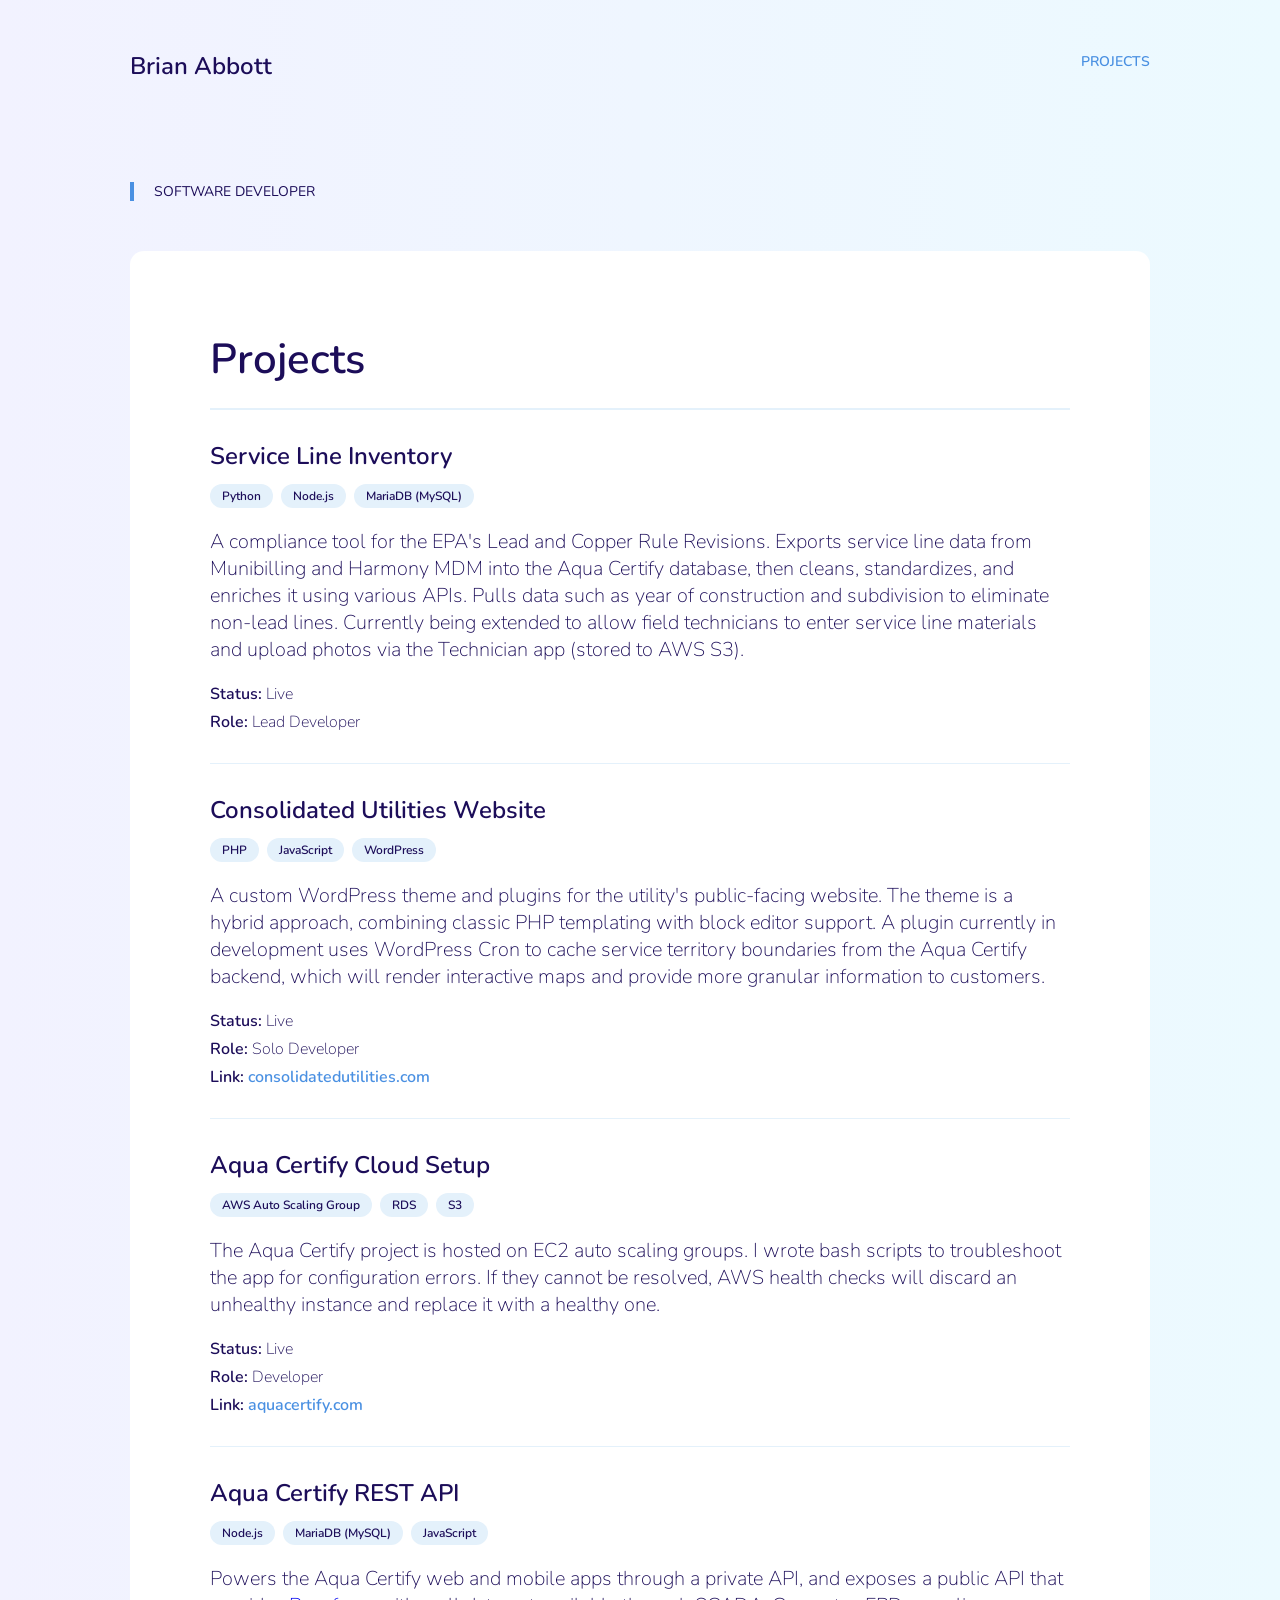
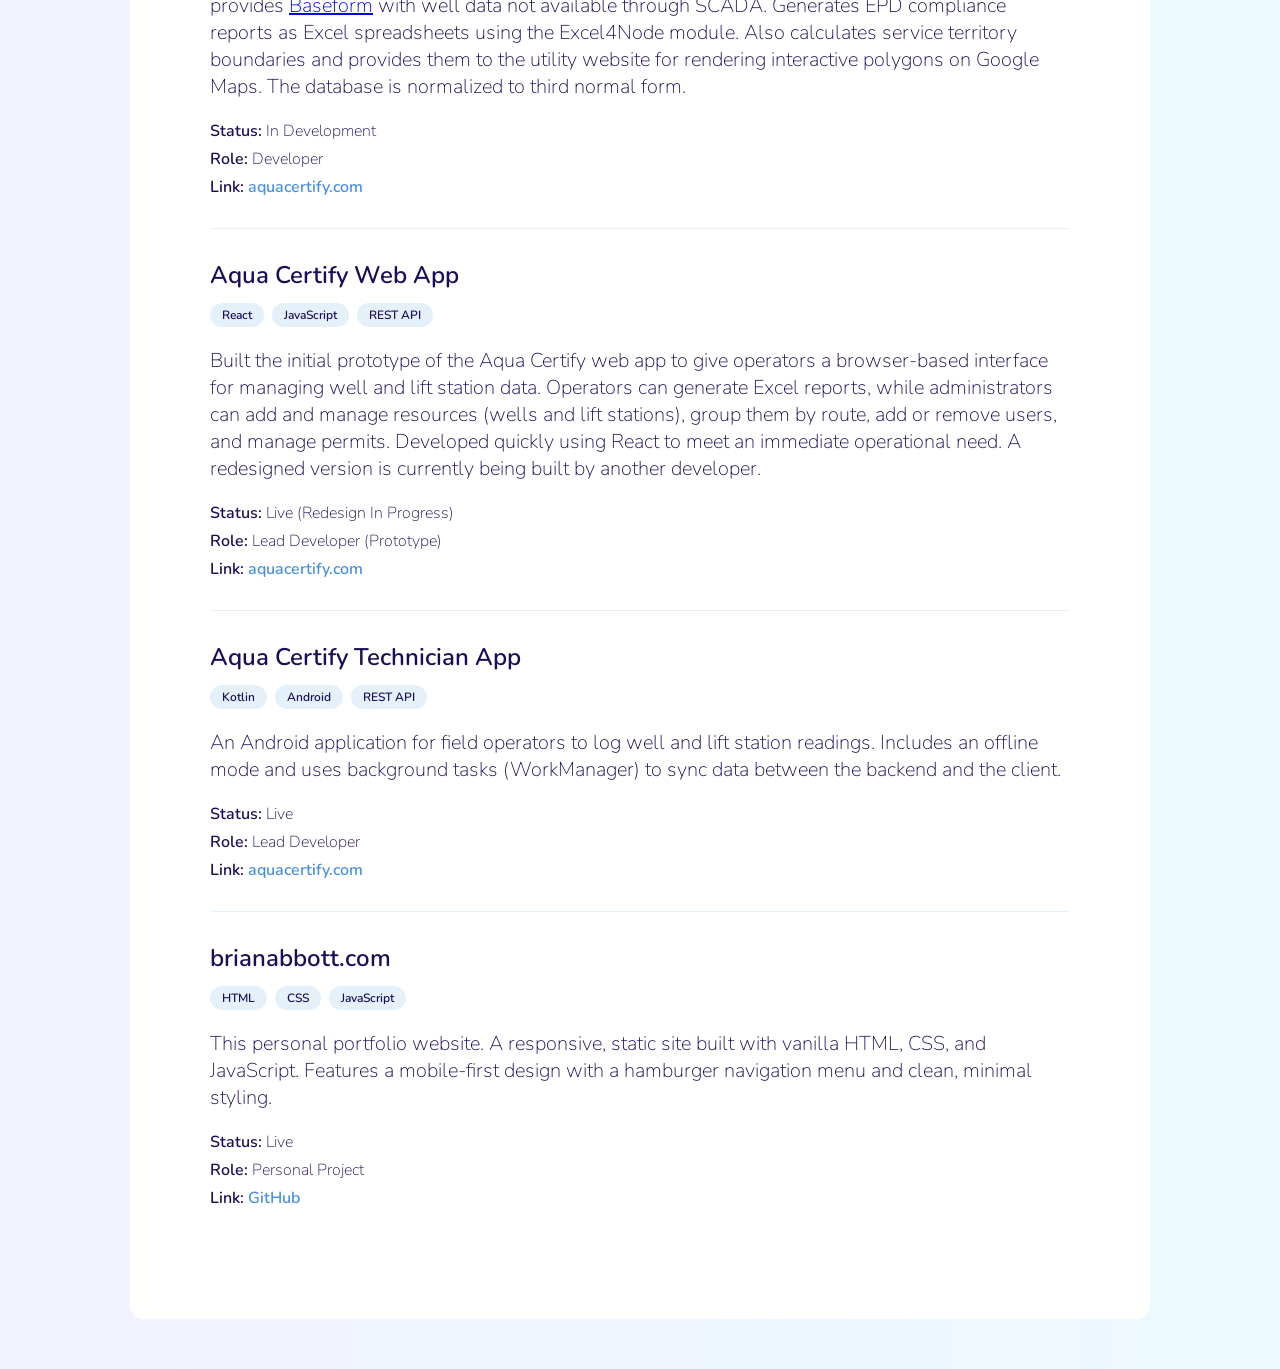
==== projects.html @ cff190f2 "created projects.html" ====
<!doctype html>
<html lang="en-us">
<head>
  <meta charset="utf-8">
  <meta name="description" content="Projects by Brian Abbott. Software developer in Savannah, GA.">
  <meta name="viewport" content="width=device-width, initial-scale=1.0">
  <title>Projects | Brian Abbott</title>
  <link rel="preconnect" href="https://fonts.googleapis.com">
  <link rel="preconnect" href="https://fonts.gstatic.com" crossorigin>
  <link href="https://fonts.googleapis.com/css2?family=Nunito:ital,wght@0,200;0,300;0,400;0,500;0,600;0,700;0,800;0,900;1,200;1,300;1,400;1,500;1,600;1,700;1,800;1,900&display=swap" rel="stylesheet">
  <link rel="stylesheet" href="css/normalize.css">
  <link rel="stylesheet" href="css/styles.css">
</head>
<body>
  <header>
    <nav class="navigation">
      <a class="nav-home-link" href="index.html">Brian Abbott</a>
      <a class="hamburger-menu hamburger" href="#"><img class="hamburger" src="images/hamburger-menu.png" alt="toggle menu"></a>
      <div id="side-nav">
        <ul class="nav-flexbox-container">
          <!--<li class="nav-item nav-item-inactive"><a href="https://blog.brianabbott.com">BLOG</a></li>
          <li class="nav-item nav-item-inactive"><a href="https://brianabbott.com/resssume.pdf">RESUME</a></li>
          <li class="nav-item nav-item-inactive"><a href="https://brianabbott.com/certifications.html">CERTIFICATIONS</a></li>-->
          <li class="nav-item nav-item-active"><a href="projects.html">PROJECTS</a></li>
        </ul>
      </div>
    </nav>
    <span class="full-stack-developer">Software Developer</span>
  </header>
  <main class="main-projects">
    <h1 class="projects-title">Projects</h1>

    <div class="project-card">
      <h2 class="project-name">Service Line Inventory</h2>
      <span class="project-tags">
        <span class="project-tag">Python</span>
        <span class="project-tag">Node.js</span>
        <span class="project-tag">MariaDB (MySQL)</span>
      </span>
      <p class="project-description">
        A compliance tool for the EPA's Lead and Copper Rule Revisions. Exports service line data from
        Munibilling and Harmony MDM into the Aqua Certify database, then cleans, standardizes, and enriches
        it using various APIs. Pulls data such as year of construction and subdivision to eliminate non-lead
        lines. Currently being extended to allow field technicians to enter service line materials and upload
        photos via the Technician app (stored to AWS S3).
      </p>
      <ul class="project-details">
        <li><strong>Status:</strong> Live</li>
        <li><strong>Role:</strong> Lead Developer</li>
      </ul>
    </div>

    <div class="project-card">
      <h2 class="project-name">Consolidated Utilities Website</h2>
      <span class="project-tags">
        <span class="project-tag">PHP</span>
        <span class="project-tag">JavaScript</span>
        <span class="project-tag">WordPress</span>
      </span>
      <p class="project-description">
        A custom WordPress theme and plugins for the utility's public-facing website. The theme is a hybrid
        approach, combining classic PHP templating with block editor support. A plugin currently in development
        uses WordPress Cron to cache service territory boundaries from the Aqua Certify backend, which will
        render interactive maps and provide more granular information to customers.
      </p>
      <ul class="project-details">
        <li><strong>Status:</strong> Live</li>
        <li><strong>Role:</strong> Solo Developer</li>
        <li><strong>Link:</strong> <a href="https://consolidatedutilities.com" target="_blank">consolidatedutilities.com</a></li>
      </ul>
    </div>

    <div class="project-card">
      <h2 class="project-name">Aqua Certify Cloud Setup</h2>
      <span class="project-tags">
        <span class="project-tag">AWS Auto Scaling Group</span>
        <span class="project-tag">RDS</span>
        <span class="project-tag">S3</span>
      </span>
      <p class="project-description">
        The Aqua Certify project is hosted on EC2 auto scaling groups. I wrote bash scripts to troubleshoot the app for
        configuration errors. If they cannot be resolved, AWS health checks will discard an unhealthy instance and replace
        it with a healthy one. 
      </p>
      <ul class="project-details">
        <li><strong>Status:</strong> Live</li>
        <li><strong>Role:</strong> Developer</li>
        <li><strong>Link:</strong> <a href="https://aquacertify.com" target="_blank">aquacertify.com</a></li>
      </ul>
    </div>

    <div class="project-card">
      <h2 class="project-name">Aqua Certify REST API</h2>
      <span class="project-tags">
        <span class="project-tag">Node.js</span>
        <span class="project-tag">MariaDB (MySQL)</span>
        <span class="project-tag">JavaScript</span>
      </span>
      <p class="project-description">
        Powers the Aqua Certify web and mobile apps through a private API, and exposes a public API that
        provides <a href="https://baseform.com/np4/home">Baseform</a> with well data not available through
        SCADA. Generates EPD compliance reports as Excel spreadsheets using the Excel4Node module. Also
        calculates service territory boundaries and provides them to the utility website for rendering
        interactive polygons on Google Maps. The database is normalized to third normal form.
      </p>
      <ul class="project-details">
        <li><strong>Status:</strong> In Development</li>
        <li><strong>Role:</strong> Developer</li>
        <li><strong>Link:</strong> <a href="https://aquacertify.com" target="_blank">aquacertify.com</a></li>
      </ul>
    </div>

    <div class="project-card">
      <h2 class="project-name">Aqua Certify Web App</h2>
      <span class="project-tags">
        <span class="project-tag">React</span>
        <span class="project-tag">JavaScript</span>
        <span class="project-tag">REST API</span>
      </span>
      <p class="project-description">
        Built the initial prototype of the Aqua Certify web app to give operators a browser-based interface
        for managing well and lift station data. Operators can generate Excel reports, while administrators
        can add and manage resources (wells and lift stations), group them by route, add or remove users,
        and manage permits. Developed quickly using React to meet an immediate operational need. A redesigned
        version is currently being built by another developer.
      </p>
      <ul class="project-details">
        <li><strong>Status:</strong> Live (Redesign In Progress)</li>
        <li><strong>Role:</strong> Lead Developer (Prototype)</li>
        <li><strong>Link:</strong> <a href="https://aquacertify.com" target="_blank">aquacertify.com</a></li>
      </ul>
    </div>

    <div class="project-card">
      <h2 class="project-name">Aqua Certify Technician App</h2>
      <span class="project-tags">
        <span class="project-tag">Kotlin</span>
        <span class="project-tag">Android</span>
        <span class="project-tag">REST API</span>
      </span>
      <p class="project-description">
        An Android application for field operators to log well and lift station readings. Includes an offline mode and
        uses background tasks (WorkManager) to sync data between the backend and the client.
      </p>
      <ul class="project-details">
        <li><strong>Status:</strong> Live</li>
        <li><strong>Role:</strong> Lead Developer</li>
        <li><strong>Link:</strong> <a href="https://aquacertify.com" target="_blank">aquacertify.com</a></li>
      </ul>
    </div>

    <div class="project-card">
      <h2 class="project-name">brianabbott.com</h2>
      <span class="project-tags">
        <span class="project-tag">HTML</span>
        <span class="project-tag">CSS</span>
        <span class="project-tag">JavaScript</span>
      </span>
      <p class="project-description">
        This personal portfolio website. A responsive, static site built with vanilla HTML, CSS,
        and JavaScript. Features a mobile-first design with a hamburger navigation menu and
        clean, minimal styling.
      </p>
      <ul class="project-details">
        <li><strong>Status:</strong> Live</li>
        <li><strong>Role:</strong> Personal Project</li>
        <li><strong>Link:</strong> <a href="https://github.com/bkabbott/brianabbott.com" target="_blank">GitHub</a></li>
      </ul>
    </div>

  </main>
  <script src="js/scripts.js"></script>
</body>
</html>
---- css/styles.css ----
/*░██████╗░██╗░░░░░░█████╗░██████╗░░█████╗░██╗░░░░░  ░██████╗████████╗██╗░░░██╗██╗░░░░░███████╗░██████╗*/
/*██╔════╝░██║░░░░░██╔══██╗██╔══██╗██╔══██╗██║░░░░░  ██╔════╝╚══██╔══╝╚██╗░██╔╝██║░░░░░██╔════╝██╔════╝*/
/*██║░░██╗░██║░░░░░██║░░██║██████╦╝███████║██║░░░░░  ╚█████╗░░░░██║░░░░╚████╔╝░██║░░░░░█████╗░░╚█████╗░*/
/*██║░░╚██╗██║░░░░░██║░░██║██╔══██╗██╔══██║██║░░░░░  ░╚═══██╗░░░██║░░░░░╚██╔╝░░██║░░░░░██╔══╝░░░╚═══██╗*/
/*╚██████╔╝███████╗╚█████╔╝██████╦╝██║░░██║███████╗  ██████╔╝░░░██║░░░░░░██║░░░███████╗███████╗██████╔╝*/
/*░╚═════╝░╚══════╝░╚════╝░╚═════╝░╚═╝░░╚═╝╚══════╝  ╚═════╝░░░░╚═╝░░░░░░╚═╝░░░╚══════╝╚══════╝╚═════╝░*/

/******************************************************************
 * GLOBAL STYLES - All Screen Sizes
 *****************************************************************/

body {
    background-image: linear-gradient(to right, #f2f2ff 0%, #ecfaff 100%);
    font-family: 'Nunito', sans-serif;
    margin: 0 auto;
}

h1, h2, h3, h4, h5, h6 {
    margin: 0;
}

ul {
    padding: 0;
    margin: 0;
}

:root {
    --white: #fff;
    --dark-blue: #1c0d59;
    --baby-blue: #e4f1fb;
    --light-blue: #4a90e2;
}

/******************************************************************
 * GLOBAL STYLES - MOBILE
 *****************************************************************/

@media screen and (max-width: 767px) {
    body {
        padding: 20px;
    }
}

/******************************************************************
 * GLOBAL STYLES - TABLET
 *****************************************************************/

@media screen and (min-width: 768px) and (max-width: 1199px) {
    body {
        padding: 50px;
    }
}

/******************************************************************
 * GLOBAL STYLES - DESKTOP
 *****************************************************************/

@media screen and (min-width: 1200px) {
    body {
        padding: 50px 130px;
        max-width: 1200px;
    }
}

/*███╗░░██╗░█████╗░██╗░░░██╗██╗░██████╗░░█████╗░████████╗██╗░█████╗░███╗░░██╗*/
/*████╗░██║██╔══██╗██║░░░██║██║██╔════╝░██╔══██╗╚══██╔══╝██║██╔══██╗████╗░██║*/
/*██╔██╗██║███████║╚██╗░██╔╝██║██║░░██╗░███████║░░░██║░░░██║██║░░██║██╔██╗██║*/
/*██║╚████║██╔══██║░╚████╔╝░██║██║░░╚██╗██╔══██║░░░██║░░░██║██║░░██║██║╚████║*/
/*██║░╚███║██║░░██║░░╚██╔╝░░██║╚██████╔╝██║░░██║░░░██║░░░██║╚█████╔╝██║░╚███║*/
/*╚═╝░░╚══╝╚═╝░░╚═╝░░░╚═╝░░░╚═╝░╚═════╝░╚═╝░░╚═╝░░░╚═╝░░░╚═╝░╚════╝░╚═╝░░╚══╝*/

/******************************************************************
 * NAVIGATION - All Screen Sizes
 *****************************************************************/

.navigation {
    display: flex;
}

.nav-home-link {
    color: var(--dark-blue);
    font-weight: 600;
    text-decoration: none;
}

.nav-home-link:hover, .nav-home-link:target {
    text-decoration: underline;
}

.nav-item {
    list-style: none;
    padding-left: 60px;
}

.nav-flexbox-container {
    display: flex;
}

.nav-item a {
    text-decoration: none;
    font-weight: 600;
}

.nav-item a:hover, .nav-item a:target {
    text-decoration: underline;
}

.nav-item-inactive a {
    color: var(--dark-blue);
}

.nav-item-active a {
    color: var(--light-blue);
}

.full-stack-developer {
    margin-top: 100px;
    color: var(--dark-blue);
    border-left: solid 4px var(--light-blue);
    display: block;
    padding-left: 20px;
    text-transform: uppercase;
    margin-bottom: 50px;
}

/******************************************************************
 * NAVIGATION - MOBILE
 *****************************************************************/

@media screen and (max-width: 767px) {

    .nav-home-link {
        font-size: 20px;
    }

    .nav-flexbox-container {
        flex-direction: column;
        height: 200px;
        justify-content: space-around;
    }

    .full-stack-developer {
        font-size: 11px;
    }

    #side-nav {
        height: 100%;
        width: 0;
        position: fixed;
        z-index: 1;
        top: 0;
        right: 0;
        background-color: #ccc;
        overflow-x: hidden;
        transition: 0.5s;
        padding-top: 60px;
    }

    .hamburger-menu {
        margin-left: auto;
    }

    .hamburger-menu img {
        width: 21px;
        height: 16px;
    }

    .sidenav .close-btn {
        position: absolute;
        top: 0;
        right: 25px;
        font-size: 36px;
        margin-left: 50px;
    }


}

/******************************************************************
 * NAVIGATION - TABLET
 *****************************************************************/

@media screen and (min-width: 768px) and (max-width: 1199px) {

    .nav-home-link {
        font-size: 24px;
    }

    .nav-flexbox-container {
        flex-direction: column;
        height: 200px;
        justify-content: space-around;
    }

    .full-stack-developer {
        font-size: 14px;
    }

    #side-nav {
        height: 100%;
        width: 0;
        position: fixed;
        z-index: 1;
        top: 0;
        right: 0;
        background-color: #ccc;
        overflow-x: hidden;
        transition: 0.5s;
        padding-top: 60px;
    }

    .hamburger-menu {
        margin-left: auto;
    }

    .hamburger-menu img {
        width: 26px;
        height: 20px;
    }

}

/******************************************************************
 * NAVIGATION - DESKTOP
 *****************************************************************/

@media screen and (min-width: 1200px) {

    .nav-home-link {
        font-size: 24px;
    }

    .nav-flexbox-container {
        margin-left: auto;
    }

    .nav-item a {
        font-size: 14px;
    }

    #side-nav {
        margin-left: auto;
    }

    .full-stack-developer {
        font-size: 14px;
    }

    .hamburger-menu {
        display: none;
    }
}

/*██╗░░██╗░█████╗░███╗░░░███╗███████╗*/
/*██║░░██║██╔══██╗████╗░████║██╔════╝*/
/*███████║██║░░██║██╔████╔██║█████╗░░*/
/*██╔══██║██║░░██║██║╚██╔╝██║██╔══╝░░*/
/*██║░░██║╚█████╔╝██║░╚═╝░██║███████╗*/
/*╚═╝░░╚═╝░╚════╝░╚═╝░░░░░╚═╝╚══════╝*/

/******************************************************************
 * Home Page - All Screen Sizes
 *****************************************************************/

.main-home {
    background-color: var(--white);
    width: inherit;
    margin: 0 auto;
    border-radius: 14px;
}

.img {
    display: block;
}

.h1-home {
    color: var(--dark-blue);
    font-weight: 600;
}

.heading-subtitle-home {
    display: block;
    color: var(--dark-blue);
    font-weight: 200;
    margin-bottom: 20px;
}

.icons-home {
    display: flex;
}

.icons-home li {
    list-style: none;
    padding-right: 16px;
}

.line {
    width: 100%;
    height: 1px;
    border-top: solid 2px var(--baby-blue);
    margin-top: 40px;
}

.main-home section h2 {
    font-weight: 600;
    color: var(--dark-blue);
    margin-top: 40px;
}

.main-home section p {
    color: var(--dark-blue);
    font-weight: 200;
}

.contact li {
    list-style: none;
}

.main-home section ul {
    margin-top: 20px;
}

.main-home section a {
    color: var(--dark-blue);
    font-weight: 600;
    text-decoration: none;
}

.main-home section a:hover, .main-home section a:target {
    text-decoration: underline;
    color: var(--dark-blue);
}

.main-home section ul li {
    display: flex;
    justify-content: left;
    align-items: center;
    margin-top: 13px;
}

.main-home section ul li img {
    padding-right: 20px;
}

/******************************************************************
 * Home Page - Mobile Screens
 *****************************************************************/

@media screen and (max-width: 767px) {
    .main-home {
        padding: 30px;
    }

    .img {
        height: 150px;
        margin-bottom: 20px;
        border-radius: 24px;
    }

    .h1-home {
        font-size: 18px;
        margin-bottom: 8px;
    }

    .heading-subtitle-home {
        font-size: 12px;
    }

    .icons-home li a img {
        height: 30px;
    }

    .main-home section h2 {
        font-size: 14px;
    }

    .main-home section p {
        font-size: 14px;
    }

    .main-home section li img {
        height: 30px;
    }

    .main-home section li a {
        font-size: 12px;
    }
}

/******************************************************************
 * Home Page - Tablet Screens
 *****************************************************************/

@media screen and (min-width: 768px) and (max-width: 1199px) {
    .h1-home {
        font-size: 24px;
    }

    .main-home {
        padding: 50px;
    }

    .img {
        height: 170px;
        border-radius: 24px;
    }

    .main-home section h2 {
        font-size: 24px;
    }

}

/******************************************************************
 * Home Page - Desktop Screens
 *****************************************************************/

@media screen and (min-width: 1200px) {
    .main-home {
        padding: 80px;
    }

    .img {
        margin-bottom: 30px;
        height: 250px;
        border-radius: 24px;
    }

    .h1-home {
        font-size: 42px;
    }

    .heading-subtitle-home {
        font-size: 20px;
    }

    .main-home section h2 {
        font-size: 24px;
    }

    .main-home section p {
        font-size: 20px;
    }
}

/*██████╗░██████╗░░█████╗░░░░░░██╗███████╗░█████╗░████████╗░██████╗*/
/*██╔══██╗██╔══██╗██╔══██╗░░░░░██║██╔════╝██╔══██╗╚══██╔══╝██╔════╝*/
/*██████╔╝██████╔╝██║░░██║░░░░░██║█████╗░░██║░░██║░░░██║░░░╚█████╗░*/
/*██╔═══╝░██╔══██╗██║░░██║██╗░░██║██╔══╝░░██║░░██║░░░██║░░░░╚═══██╗*/
/*██║░░░░░██║░░██║╚█████╔╝╚█████╔╝███████╗╚█████╔╝░░░██║░░░██████╔╝*/
/*╚═╝░░░░░╚═╝░░╚═╝░╚════╝░░╚════╝░╚══════╝░╚════╝░░░░╚═╝░░░╚═════╝░*/

/******************************************************************
 * Projects Page - All Screen Sizes
 *****************************************************************/

.main-projects {
    background-color: var(--white);
    width: inherit;
    margin: 0 auto;
    border-radius: 14px;
}

.projects-title {
    color: var(--dark-blue);
    font-weight: 600;
    border-bottom: solid 2px var(--baby-blue);
    padding-bottom: 20px;
}

.project-card {
    border-bottom: solid 1px var(--baby-blue);
    padding-bottom: 30px;
    margin-bottom: 10px;
}

.project-card:last-child {
    border-bottom: none;
    margin-bottom: 0;
}

.project-name {
    color: var(--dark-blue);
    font-weight: 600;
    margin-top: 30px;
}

.project-tags {
    display: flex;
    flex-wrap: wrap;
    gap: 8px;
    margin-top: 12px;
}

.project-tag {
    background-color: var(--baby-blue);
    color: var(--dark-blue);
    font-size: 12px;
    font-weight: 600;
    padding: 4px 12px;
    border-radius: 20px;
}

.project-description {
    color: var(--dark-blue);
    font-weight: 200;
}

.project-details {
    list-style: none;
    margin-top: 10px;
}

.project-details li {
    color: var(--dark-blue);
    font-weight: 200;
    margin-top: 6px;
}

.project-details li strong {
    font-weight: 600;
}

.project-details li a {
    color: var(--light-blue);
    text-decoration: none;
    font-weight: 600;
}

.project-details li a:hover {
    text-decoration: underline;
}

/******************************************************************
 * Projects Page - Mobile Screens
 *****************************************************************/

@media screen and (max-width: 767px) {
    .main-projects {
        padding: 30px;
    }

    .projects-title {
        font-size: 18px;
    }

    .project-name {
        font-size: 14px;
    }

    .project-description {
        font-size: 14px;
    }

    .project-details li {
        font-size: 14px;
    }
}

/******************************************************************
 * Projects Page - Tablet Screens
 *****************************************************************/

@media screen and (min-width: 768px) and (max-width: 1199px) {
    .main-projects {
        padding: 50px;
    }

    .projects-title {
        font-size: 24px;
    }

    .project-name {
        font-size: 20px;
    }
}

/******************************************************************
 * Projects Page - Desktop Screens
 *****************************************************************/

@media screen and (min-width: 1200px) {
    .main-projects {
        padding: 80px;
    }

    .projects-title {
        font-size: 42px;
    }

    .project-name {
        font-size: 24px;
    }

    .project-description {
        font-size: 20px;
    }
}
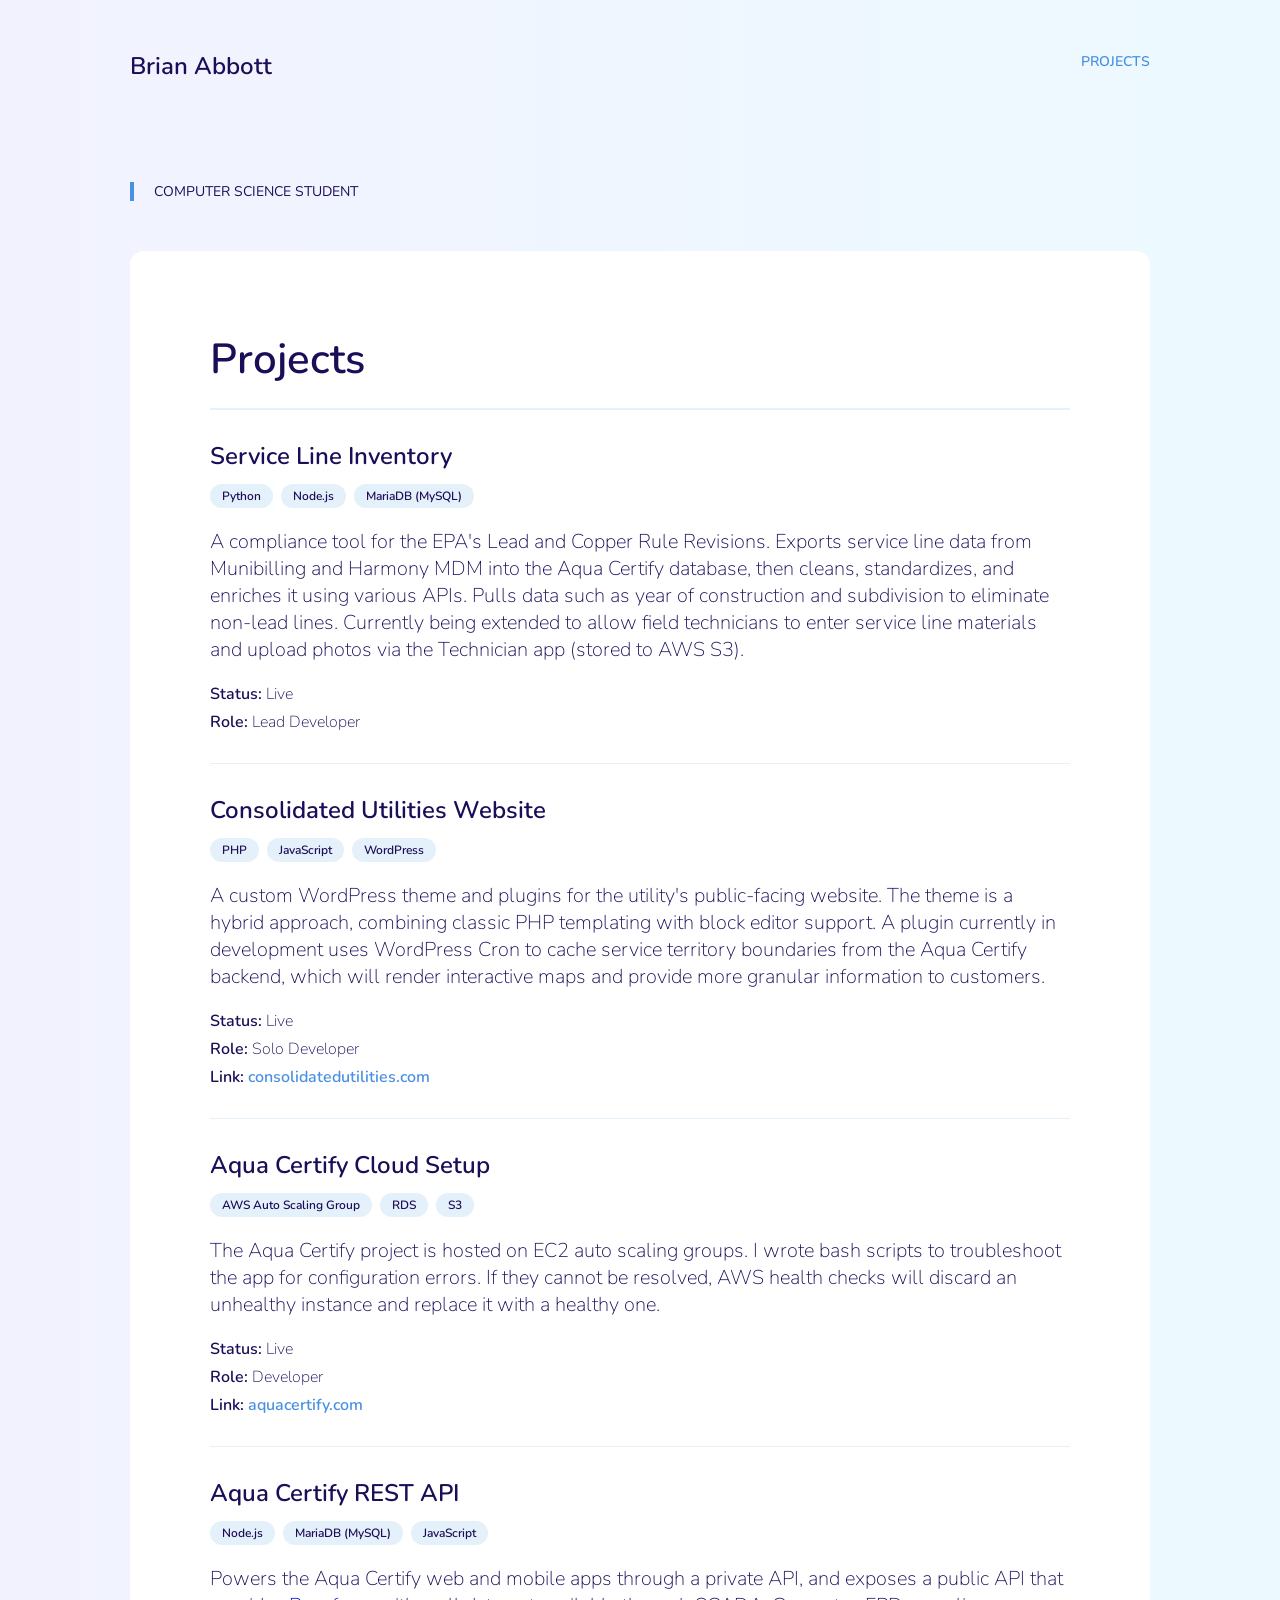
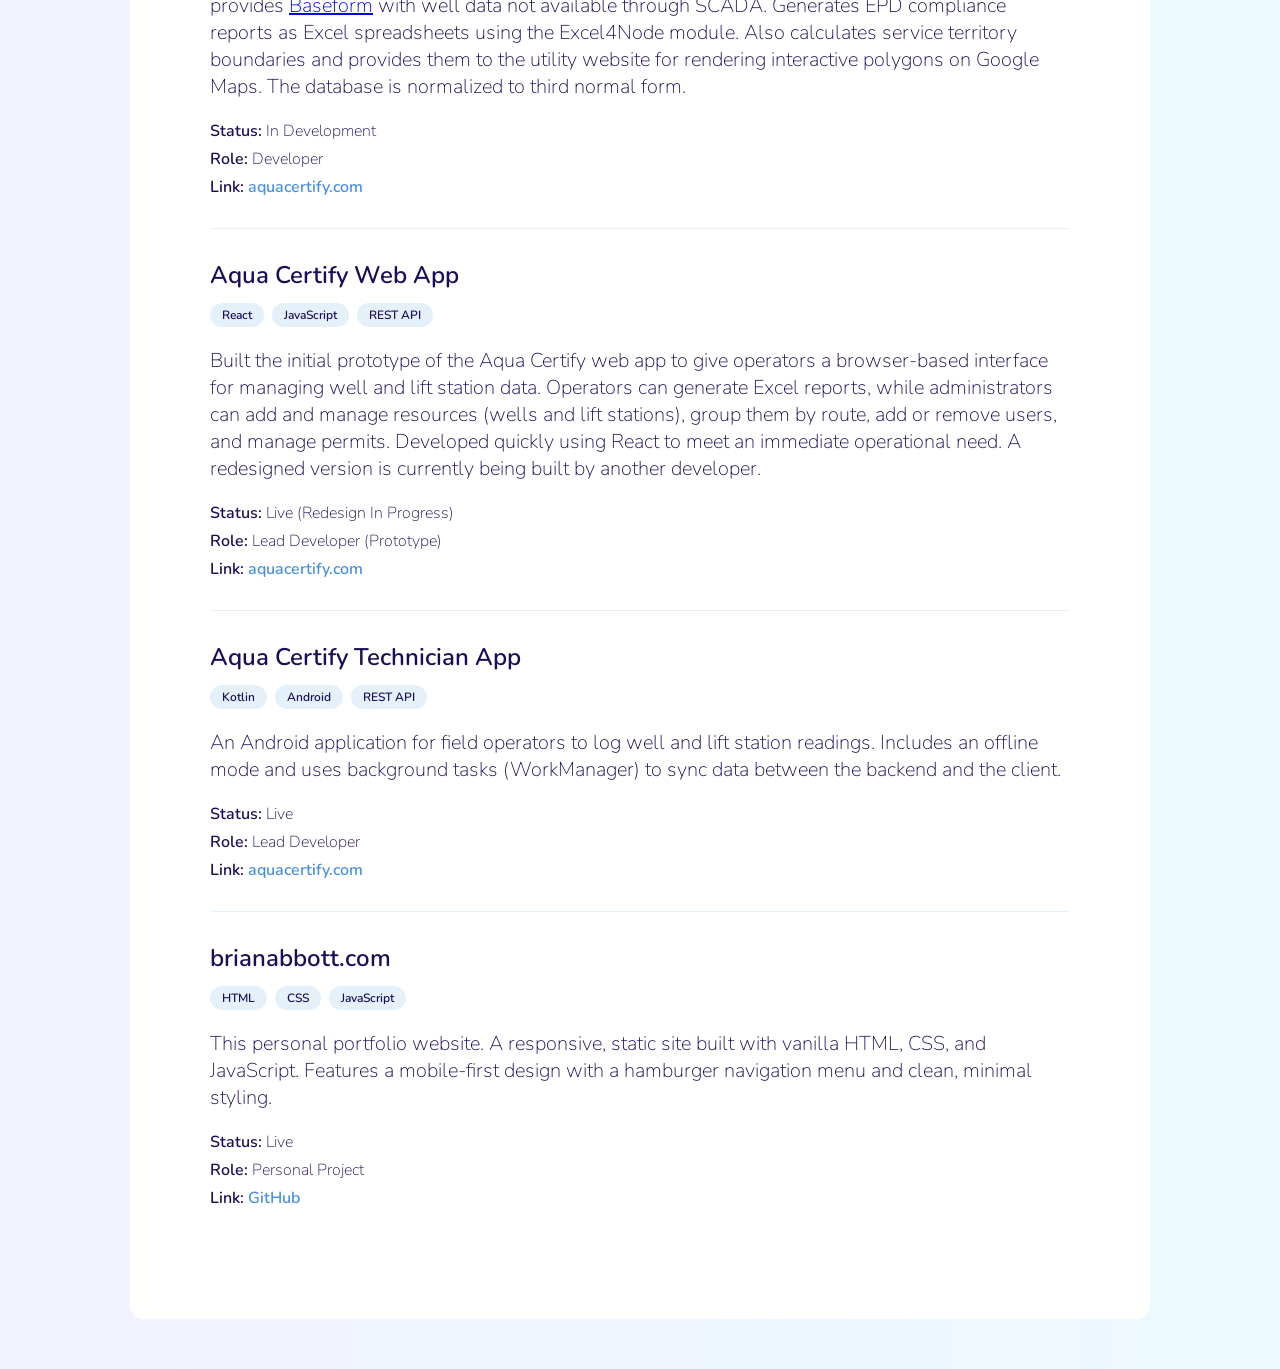
==== commit 148aa8f5: "update" ====
--- a/projects.html
+++ b/projects.html
@@ -25,7 +25,7 @@
         </ul>
       </div>
     </nav>
-    <span class="full-stack-developer">Software Developer</span>
+    <span class="full-stack-developer">Computer Science Student</span>
   </header>
   <main class="main-projects">
     <h1 class="projects-title">Projects</h1>
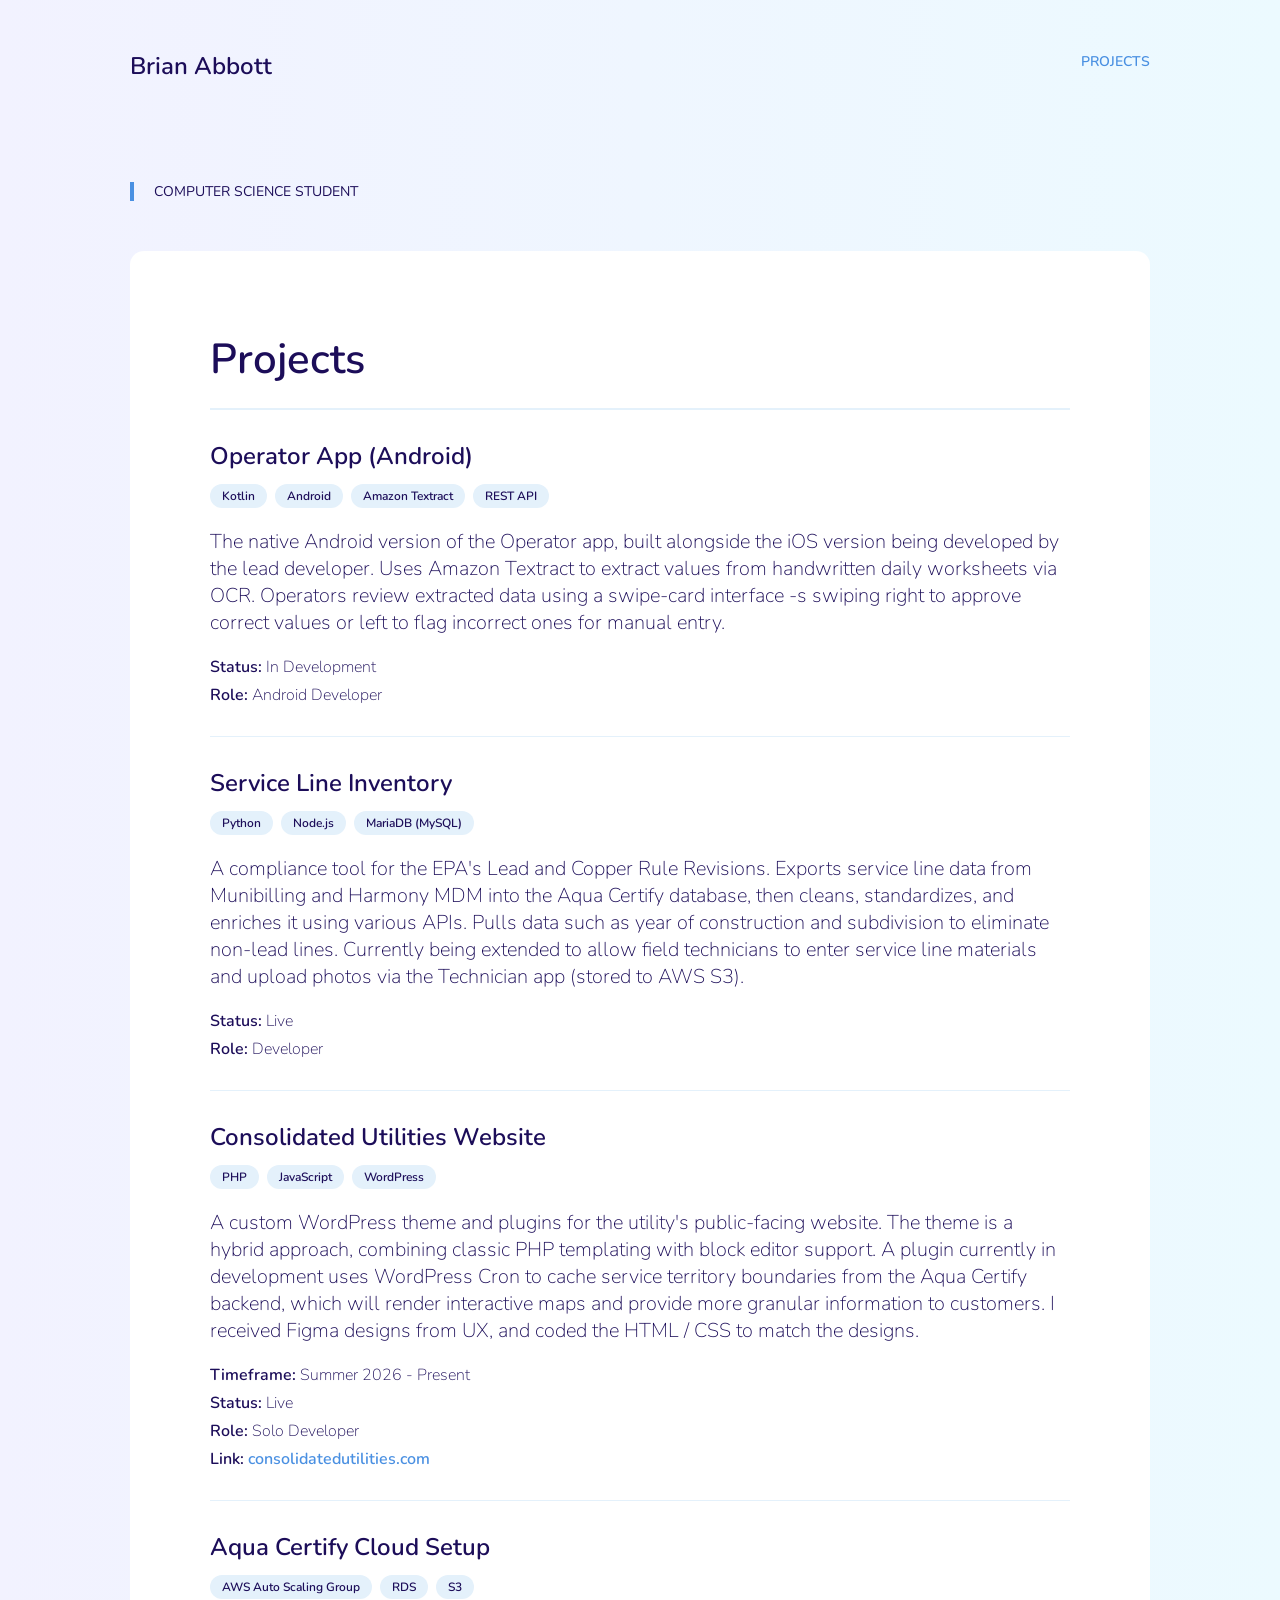
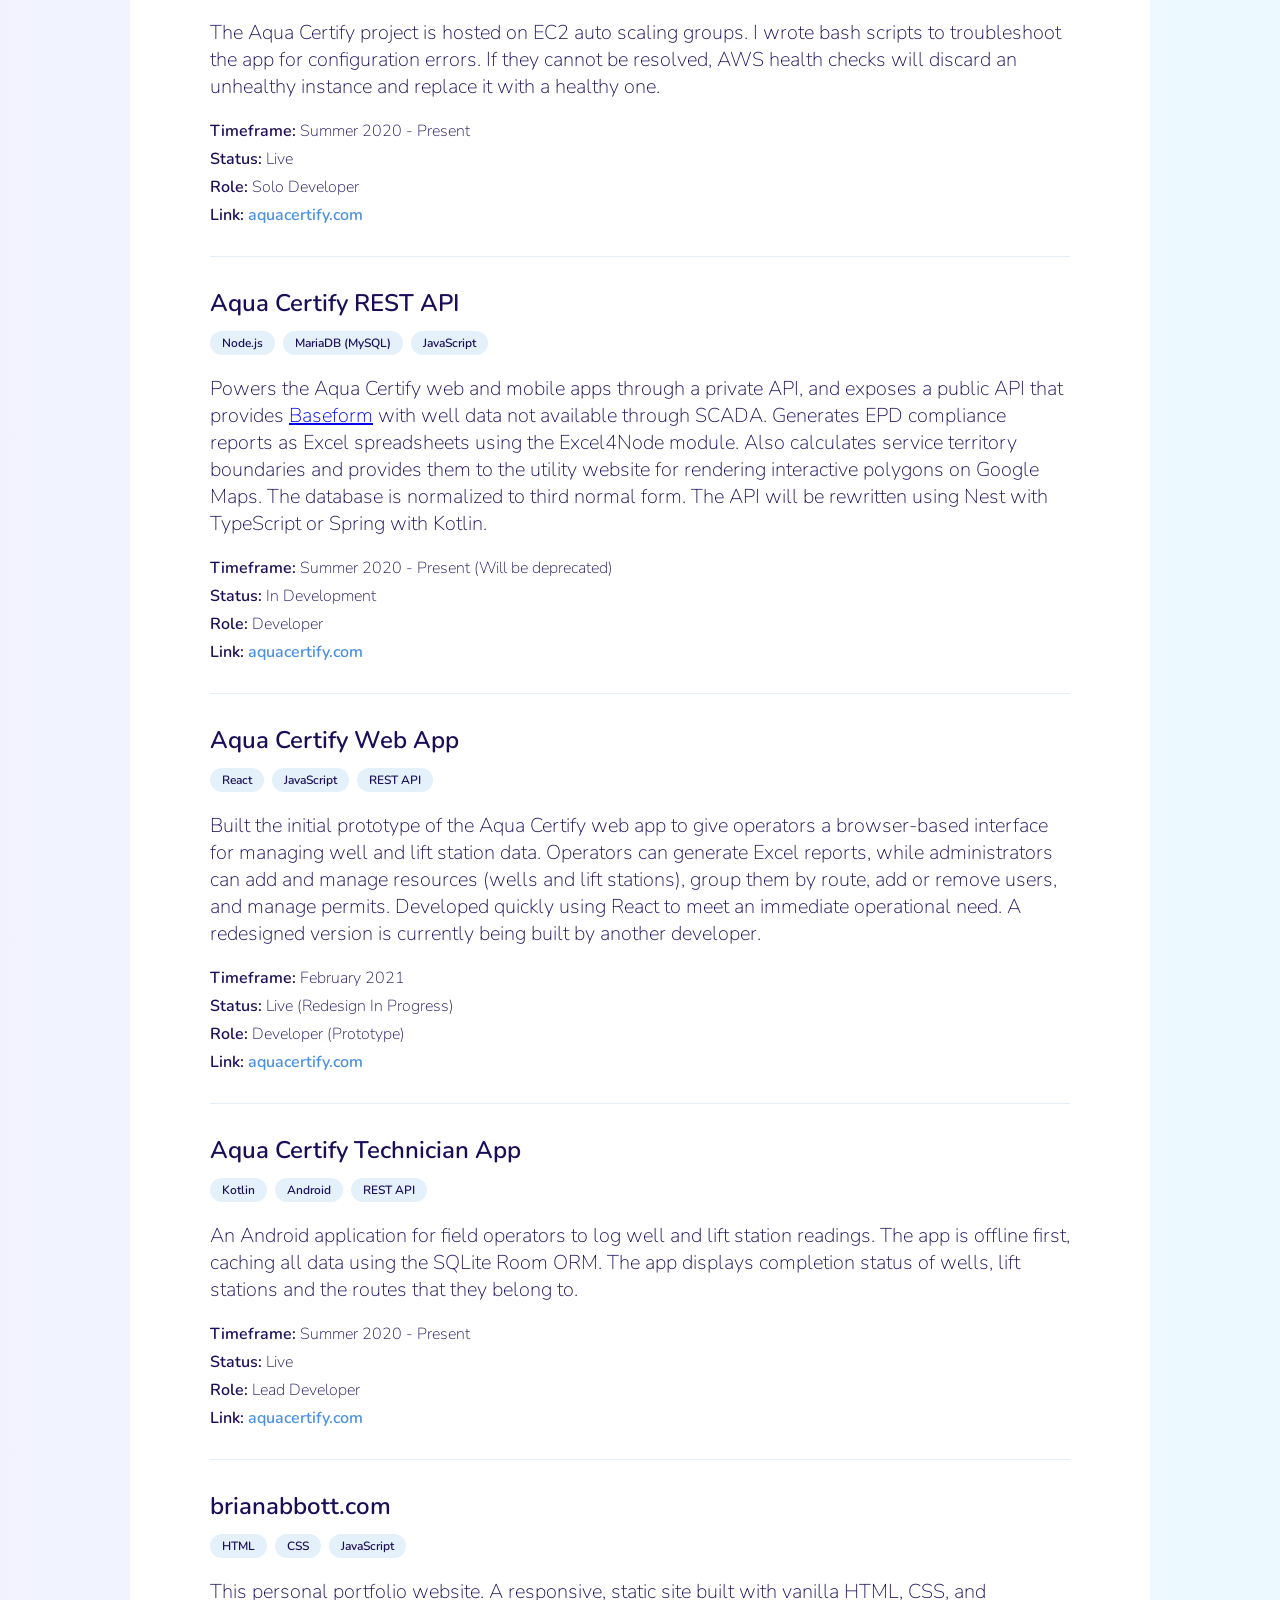
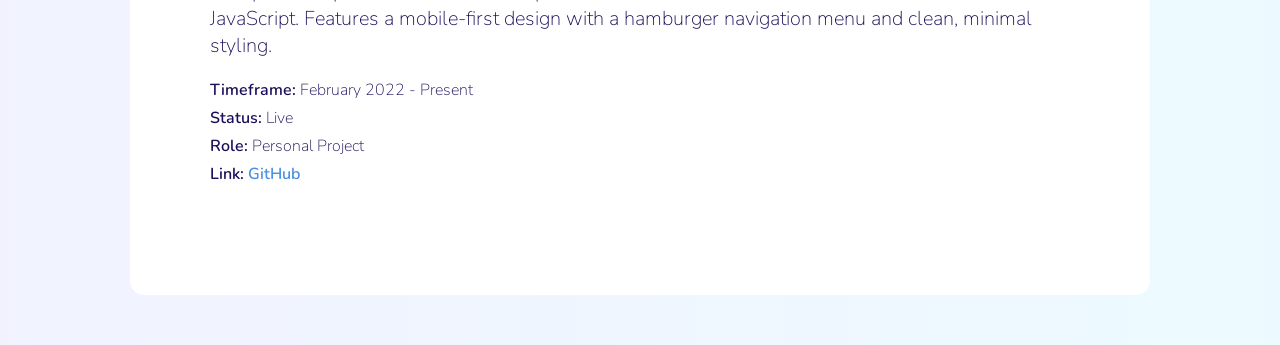
==== commit 4233dc9d: "update projects" ====
--- a/projects.html
+++ b/projects.html
@@ -18,9 +18,7 @@
       <a class="hamburger-menu hamburger" href="#"><img class="hamburger" src="images/hamburger-menu.png" alt="toggle menu"></a>
       <div id="side-nav">
         <ul class="nav-flexbox-container">
-          <!--<li class="nav-item nav-item-inactive"><a href="https://blog.brianabbott.com">BLOG</a></li>
-          <li class="nav-item nav-item-inactive"><a href="https://brianabbott.com/resssume.pdf">RESUME</a></li>
-          <li class="nav-item nav-item-inactive"><a href="https://brianabbott.com/certifications.html">CERTIFICATIONS</a></li>-->
+          <!--<li class="nav-item nav-item-inactive"><a href="consulting.html">CONSULTING</a></li>-->
           <li class="nav-item nav-item-active"><a href="projects.html">PROJECTS</a></li>
         </ul>
       </div>
@@ -31,6 +29,26 @@
     <h1 class="projects-title">Projects</h1>
 
     <div class="project-card">
+      <h2 class="project-name">Operator App (Android)</h2>
+      <span class="project-tags">
+        <span class="project-tag">Kotlin</span>
+        <span class="project-tag">Android</span>
+        <span class="project-tag">Amazon Textract</span>
+        <span class="project-tag">REST API</span>
+      </span>
+      <p class="project-description">
+        The native Android version of the Operator app, built alongside the iOS version being developed by the
+        lead developer. Uses Amazon Textract to extract values from handwritten daily worksheets via OCR.
+        Operators review extracted data using a swipe-card interface -s swiping right to approve correct values
+        or left to flag incorrect ones for manual entry.
+      </p>
+      <ul class="project-details">
+        <li><strong>Status:</strong> In Development</li>
+        <li><strong>Role:</strong> Android Developer</li>
+      </ul>
+    </div>
+
+    <div class="project-card">
       <h2 class="project-name">Service Line Inventory</h2>
       <span class="project-tags">
         <span class="project-tag">Python</span>
@@ -46,7 +64,7 @@
       </p>
       <ul class="project-details">
         <li><strong>Status:</strong> Live</li>
-        <li><strong>Role:</strong> Lead Developer</li>
+        <li><strong>Role:</strong> Developer</li>
       </ul>
     </div>
 
@@ -61,9 +79,11 @@
         A custom WordPress theme and plugins for the utility's public-facing website. The theme is a hybrid
         approach, combining classic PHP templating with block editor support. A plugin currently in development
         uses WordPress Cron to cache service territory boundaries from the Aqua Certify backend, which will
-        render interactive maps and provide more granular information to customers.
-      </p>
-      <ul class="project-details">
+        render interactive maps and provide more granular information to customers. I received Figma designs from UX,
+        and coded the HTML / CSS to match the designs.
+      </p>
+      <ul class="project-details">
+        <li><strong>Timeframe:</strong> Summer 2026 - Present</li>
         <li><strong>Status:</strong> Live</li>
         <li><strong>Role:</strong> Solo Developer</li>
         <li><strong>Link:</strong> <a href="https://consolidatedutilities.com" target="_blank">consolidatedutilities.com</a></li>
@@ -83,8 +103,9 @@
         it with a healthy one. 
       </p>
       <ul class="project-details">
-        <li><strong>Status:</strong> Live</li>
-        <li><strong>Role:</strong> Developer</li>
+        <li><strong>Timeframe:</strong> Summer 2020 - Present</li>
+        <li><strong>Status:</strong> Live</li>
+        <li><strong>Role:</strong> Solo Developer</li>
         <li><strong>Link:</strong> <a href="https://aquacertify.com" target="_blank">aquacertify.com</a></li>
       </ul>
     </div>
@@ -101,9 +122,11 @@
         provides <a href="https://baseform.com/np4/home">Baseform</a> with well data not available through
         SCADA. Generates EPD compliance reports as Excel spreadsheets using the Excel4Node module. Also
         calculates service territory boundaries and provides them to the utility website for rendering
-        interactive polygons on Google Maps. The database is normalized to third normal form.
-      </p>
-      <ul class="project-details">
+        interactive polygons on Google Maps. The database is normalized to third normal form. The API will be rewritten
+        using Nest with TypeScript or Spring with Kotlin.
+      </p>
+      <ul class="project-details">
+        <li><strong>Timeframe:</strong> Summer 2020 - Present (Will be deprecated)</li>
         <li><strong>Status:</strong> In Development</li>
         <li><strong>Role:</strong> Developer</li>
         <li><strong>Link:</strong> <a href="https://aquacertify.com" target="_blank">aquacertify.com</a></li>
@@ -125,8 +148,9 @@
         version is currently being built by another developer.
       </p>
       <ul class="project-details">
+        <li><strong>Timeframe:</strong> February 2021</li>
         <li><strong>Status:</strong> Live (Redesign In Progress)</li>
-        <li><strong>Role:</strong> Lead Developer (Prototype)</li>
+        <li><strong>Role:</strong> Developer (Prototype)</li>
         <li><strong>Link:</strong> <a href="https://aquacertify.com" target="_blank">aquacertify.com</a></li>
       </ul>
     </div>
@@ -139,10 +163,12 @@
         <span class="project-tag">REST API</span>
       </span>
       <p class="project-description">
-        An Android application for field operators to log well and lift station readings. Includes an offline mode and
-        uses background tasks (WorkManager) to sync data between the backend and the client.
-      </p>
-      <ul class="project-details">
+        An Android application for field operators to log well and lift station readings. The app is offline first, caching
+        all data using the SQLite Room ORM. The app displays completion status of wells, lift stations and the routes
+        that they belong to.
+      </p>
+      <ul class="project-details">
+        <li><strong>Timeframe:</strong> Summer 2020 - Present</li>
         <li><strong>Status:</strong> Live</li>
         <li><strong>Role:</strong> Lead Developer</li>
         <li><strong>Link:</strong> <a href="https://aquacertify.com" target="_blank">aquacertify.com</a></li>
@@ -162,6 +188,7 @@
         clean, minimal styling.
       </p>
       <ul class="project-details">
+        <li><strong>Timeframe:</strong> February 2022 - Present</li>
         <li><strong>Status:</strong> Live</li>
         <li><strong>Role:</strong> Personal Project</li>
         <li><strong>Link:</strong> <a href="https://github.com/bkabbott/brianabbott.com" target="_blank">GitHub</a></li>
--- a/css/styles.css
+++ b/css/styles.css
@@ -597,11 +597,426 @@
     }
 }
 
-
-
-
-
-
-
-
-
+/*░█████╗░░█████╗░███╗░░██╗░██████╗██╗░░░██╗██╗░░░░░████████╗██╗███╗░░██╗░██████╗░*/
+/*██╔══██╗██╔══██╗████╗░██║██╔════╝██║░░░██║██║░░░░░╚══██╔══╝██║████╗░██║██╔════╝░*/
+/*██║░░╚═╝██║░░██║██╔██╗██║╚█████╗░██║░░░██║██║░░░░░░░░██║░░░██║██╔██╗██║██║░░██╗░*/
+/*██║░░██╗██║░░██║██║╚████║░╚═══██╗██║░░░██║██║░░░░░░░░██║░░░██║██║╚████║██║░░╚██╗*/
+/*╚█████╔╝╚█████╔╝██║░╚███║██████╔╝╚██████╔╝███████╗░░░██║░░░██║██║░╚███║╚██████╔╝*/
+/*░╚════╝░░╚════╝░╚═╝░░╚══╝╚═════╝░░╚═════╝░╚══════╝░░░╚═╝░░░╚═╝╚═╝░░╚══╝░╚═════╝░*/
+
+/******************************************************************
+ * Consulting Page - All Screen Sizes
+ *****************************************************************/
+
+.main-consulting,
+.main-service {
+    background-color: var(--white);
+    width: inherit;
+    margin: 0 auto;
+    border-radius: 14px;
+}
+
+/* Hero */
+
+.consulting-hero {
+    margin-bottom: 10px;
+}
+
+.consulting-title {
+    color: var(--dark-blue);
+    font-weight: 600;
+}
+
+.consulting-tagline {
+    color: var(--dark-blue);
+    font-weight: 200;
+    margin-top: 12px;
+    margin-bottom: 30px;
+}
+
+.consulting-cta {
+    display: inline-block;
+    background-color: var(--light-blue);
+    color: var(--white);
+    text-decoration: none;
+    font-weight: 600;
+    border-radius: 8px;
+    transition: background-color 0.2s;
+}
+
+.consulting-cta:hover {
+    background-color: var(--dark-blue);
+}
+
+/* Sections */
+
+.consulting-section h2 {
+    font-weight: 600;
+    color: var(--dark-blue);
+    margin-top: 40px;
+}
+
+.consulting-section p {
+    color: var(--dark-blue);
+    font-weight: 200;
+}
+
+/* Service Cards Grid */
+
+.services-grid {
+    display: grid;
+    gap: 20px;
+    margin-top: 20px;
+}
+
+.service-card {
+    display: block;
+    background-color: var(--baby-blue);
+    border-radius: 10px;
+    padding: 24px;
+    text-decoration: none;
+    transition: transform 0.2s, box-shadow 0.2s;
+}
+
+.service-card:hover {
+    transform: translateY(-3px);
+    box-shadow: 0 4px 12px rgba(0, 0, 0, 0.1);
+}
+
+.service-card h3 {
+    color: var(--dark-blue);
+    font-weight: 600;
+    margin-bottom: 8px;
+}
+
+.service-card p {
+    color: var(--dark-blue);
+    font-weight: 200;
+    margin: 0;
+}
+
+.service-card-link {
+    display: inline-block;
+    color: var(--light-blue);
+    font-weight: 600;
+    margin-top: 12px;
+}
+
+/* Steps */
+
+.steps {
+    margin-top: 24px;
+}
+
+.step {
+    display: flex;
+    align-items: flex-start;
+    margin-bottom: 24px;
+}
+
+.step-number {
+    display: flex;
+    align-items: center;
+    justify-content: center;
+    min-width: 40px;
+    height: 40px;
+    background-color: var(--light-blue);
+    color: var(--white);
+    font-weight: 700;
+    border-radius: 50%;
+    margin-right: 20px;
+}
+
+.step-content h3 {
+    color: var(--dark-blue);
+    font-weight: 600;
+    margin-bottom: 4px;
+}
+
+.step-content p {
+    color: var(--dark-blue);
+    font-weight: 200;
+    margin: 0;
+}
+
+/* Contact List (shared with service pages) */
+
+.consulting-contact-list {
+    margin-top: 20px;
+}
+
+.consulting-contact-list li {
+    list-style: none;
+    display: flex;
+    justify-content: left;
+    align-items: center;
+    margin-top: 13px;
+}
+
+.consulting-contact-list li img {
+    padding-right: 20px;
+}
+
+.consulting-contact-list li a {
+    color: var(--dark-blue);
+    font-weight: 600;
+    text-decoration: none;
+}
+
+.consulting-contact-list li a:hover {
+    text-decoration: underline;
+}
+
+/* Who This Is For / Why Work With Us */
+
+.consulting-section .highlight-text {
+    font-weight: 400;
+    color: var(--dark-blue);
+}
+
+/* Service Detail Pages */
+
+.service-back-link {
+    display: inline-block;
+    color: var(--light-blue);
+    font-weight: 600;
+    text-decoration: none;
+    margin-bottom: 20px;
+}
+
+.service-back-link:hover {
+    text-decoration: underline;
+}
+
+.service-page-title {
+    color: var(--dark-blue);
+    font-weight: 600;
+}
+
+.service-page-intro {
+    color: var(--dark-blue);
+    font-weight: 200;
+}
+
+.service-detail-card {
+    background-color: var(--baby-blue);
+    border-radius: 10px;
+    padding: 24px;
+    margin-top: 16px;
+}
+
+.service-detail-card h3 {
+    color: var(--dark-blue);
+    font-weight: 600;
+    margin-bottom: 8px;
+}
+
+.service-detail-card p {
+    color: var(--dark-blue);
+    font-weight: 200;
+    margin: 0;
+}
+
+/******************************************************************
+ * Consulting Page - Mobile Screens
+ *****************************************************************/
+
+@media screen and (max-width: 767px) {
+    .main-consulting,
+    .main-service {
+        padding: 30px;
+    }
+
+    .consulting-title {
+        font-size: 20px;
+    }
+
+    .consulting-tagline {
+        font-size: 14px;
+    }
+
+    .consulting-cta {
+        font-size: 14px;
+        padding: 12px 24px;
+    }
+
+    .consulting-section h2 {
+        font-size: 14px;
+    }
+
+    .consulting-section p {
+        font-size: 14px;
+    }
+
+    .services-grid {
+        grid-template-columns: 1fr;
+    }
+
+    .service-card h3 {
+        font-size: 14px;
+    }
+
+    .service-card p {
+        font-size: 13px;
+    }
+
+    .service-card-link {
+        font-size: 13px;
+    }
+
+    .step-number {
+        min-width: 32px;
+        height: 32px;
+        font-size: 14px;
+        margin-right: 14px;
+    }
+
+    .step-content h3 {
+        font-size: 14px;
+    }
+
+    .step-content p {
+        font-size: 13px;
+    }
+
+    .service-page-title {
+        font-size: 18px;
+    }
+
+    .service-page-intro {
+        font-size: 14px;
+    }
+
+    .service-detail-card h3 {
+        font-size: 14px;
+    }
+
+    .service-detail-card p {
+        font-size: 13px;
+    }
+
+    .service-back-link {
+        font-size: 13px;
+    }
+
+    .consulting-contact-list li img {
+        height: 30px;
+    }
+
+    .consulting-contact-list li a {
+        font-size: 12px;
+    }
+}
+
+/******************************************************************
+ * Consulting Page - Tablet Screens
+ *****************************************************************/
+
+@media screen and (min-width: 768px) and (max-width: 1199px) {
+    .main-consulting,
+    .main-service {
+        padding: 50px;
+    }
+
+    .consulting-title {
+        font-size: 28px;
+    }
+
+    .consulting-tagline {
+        font-size: 16px;
+    }
+
+    .consulting-cta {
+        font-size: 16px;
+        padding: 14px 28px;
+    }
+
+    .consulting-section h2 {
+        font-size: 24px;
+    }
+
+    .services-grid {
+        grid-template-columns: 1fr 1fr;
+    }
+
+    .service-page-title {
+        font-size: 28px;
+    }
+}
+
+/******************************************************************
+ * Consulting Page - Desktop Screens
+ *****************************************************************/
+
+@media screen and (min-width: 1200px) {
+    .main-consulting,
+    .main-service {
+        padding: 80px;
+    }
+
+    .consulting-title {
+        font-size: 42px;
+    }
+
+    .consulting-tagline {
+        font-size: 20px;
+    }
+
+    .consulting-cta {
+        font-size: 18px;
+        padding: 16px 32px;
+    }
+
+    .consulting-section h2 {
+        font-size: 24px;
+    }
+
+    .consulting-section p {
+        font-size: 20px;
+    }
+
+    .services-grid {
+        grid-template-columns: 1fr 1fr;
+    }
+
+    .service-card h3 {
+        font-size: 20px;
+    }
+
+    .service-card p {
+        font-size: 16px;
+    }
+
+    .step-content h3 {
+        font-size: 20px;
+    }
+
+    .step-content p {
+        font-size: 18px;
+    }
+
+    .service-page-title {
+        font-size: 42px;
+    }
+
+    .service-page-intro {
+        font-size: 20px;
+    }
+
+    .service-detail-card h3 {
+        font-size: 20px;
+    }
+
+    .service-detail-card p {
+        font-size: 18px;
+    }
+}
+
+
+
+
+
+
+
+
+
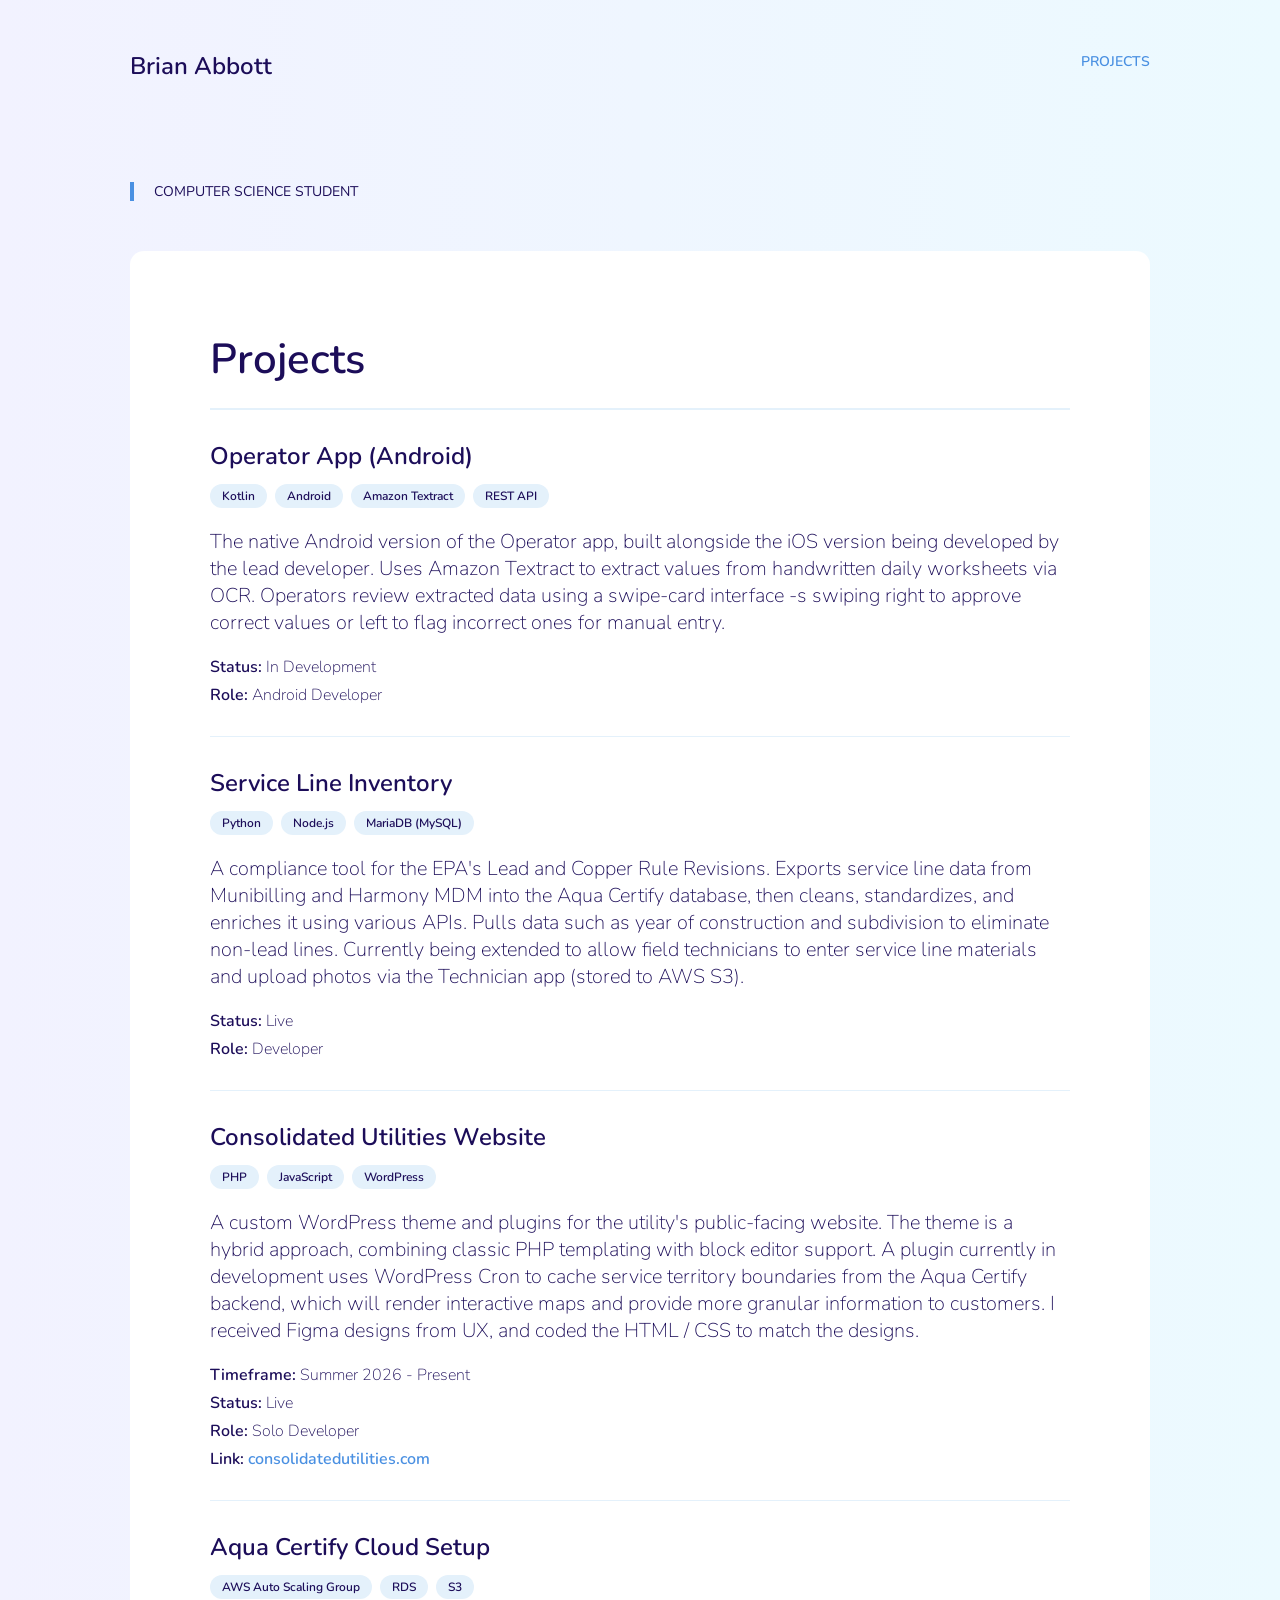
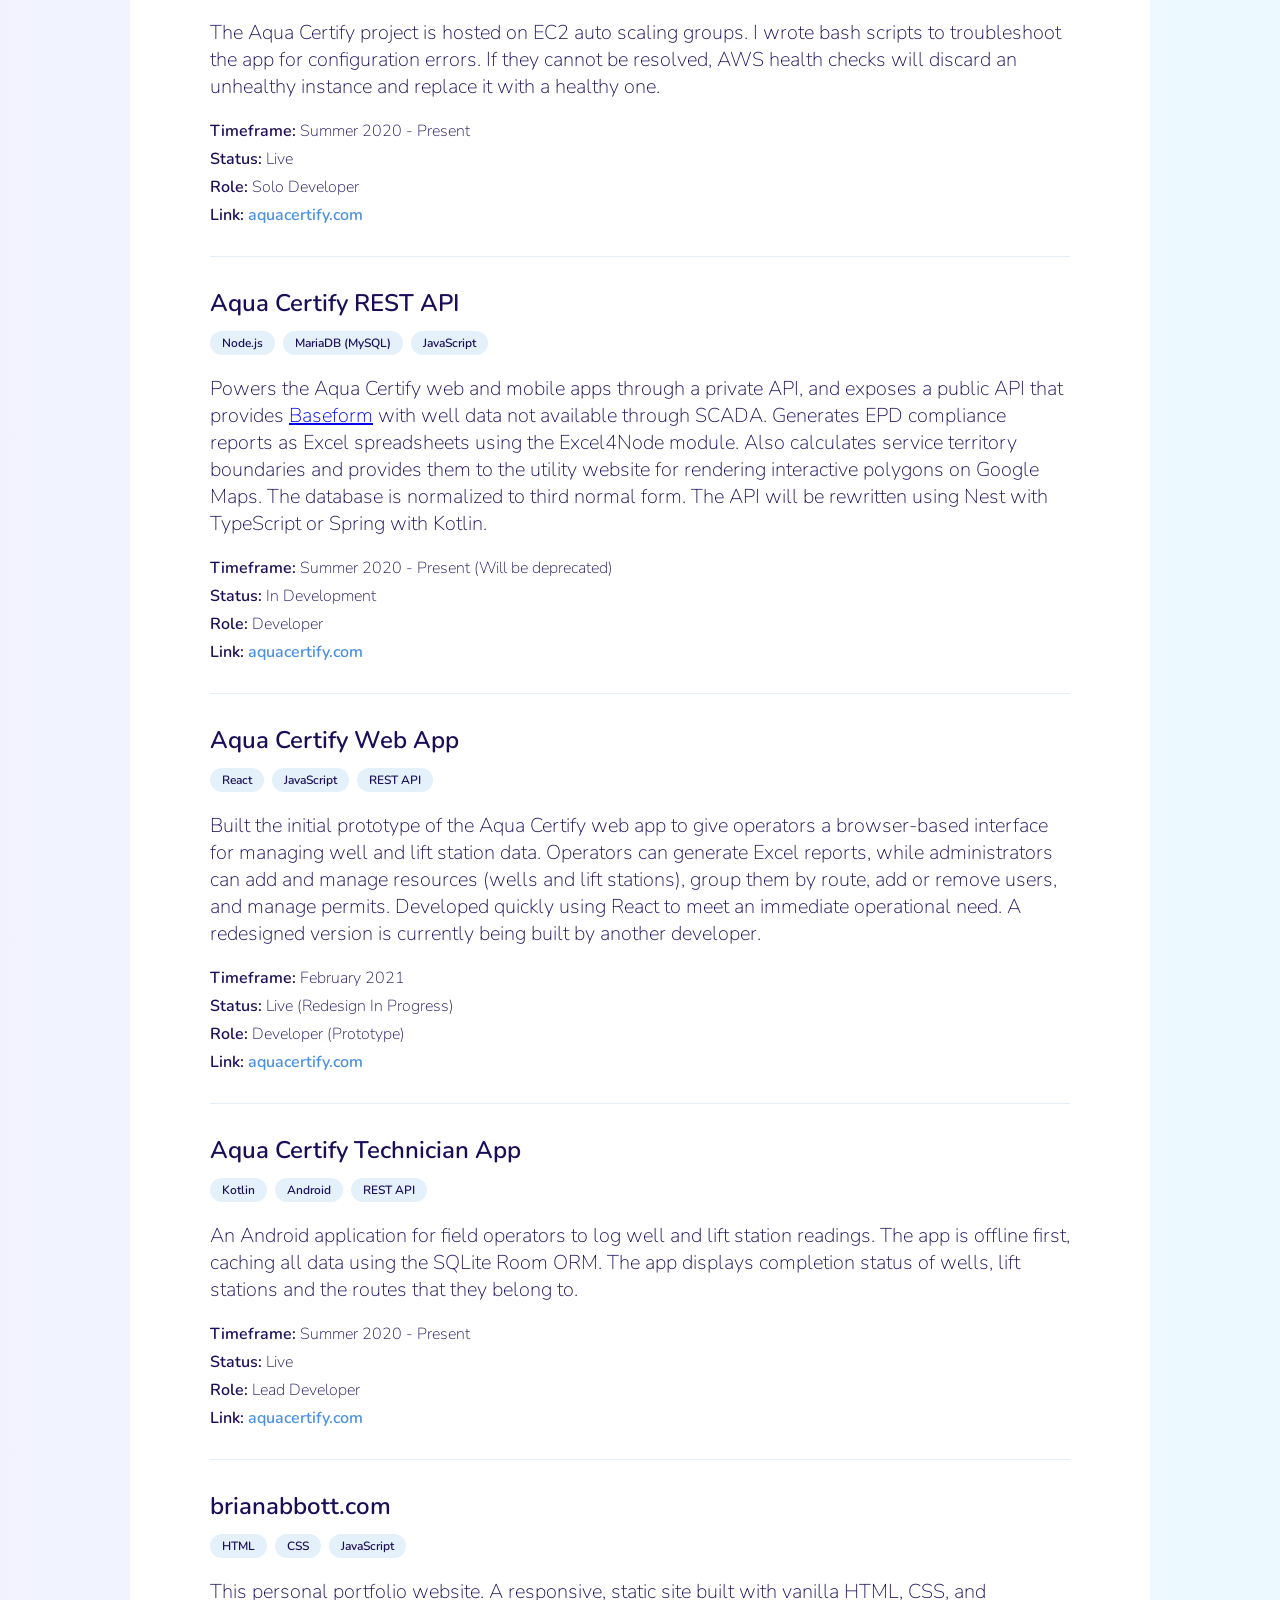
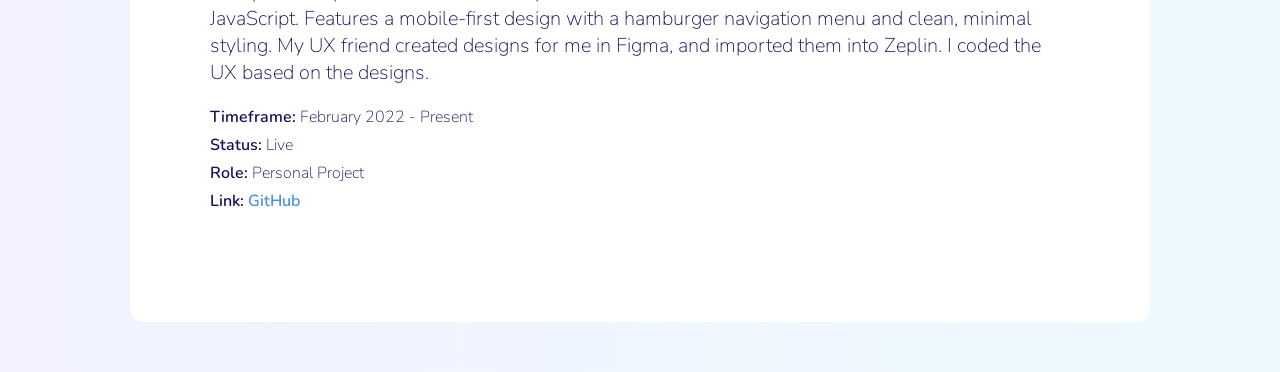
==== commit 7a9bc924: "update" ====
--- a/projects.html
+++ b/projects.html
@@ -185,7 +185,8 @@
       <p class="project-description">
         This personal portfolio website. A responsive, static site built with vanilla HTML, CSS,
         and JavaScript. Features a mobile-first design with a hamburger navigation menu and
-        clean, minimal styling.
+        clean, minimal styling. My UX friend created designs for me in Figma, and imported them into Zeplin. I coded
+        the UX based on the designs.
       </p>
       <ul class="project-details">
         <li><strong>Timeframe:</strong> February 2022 - Present</li>
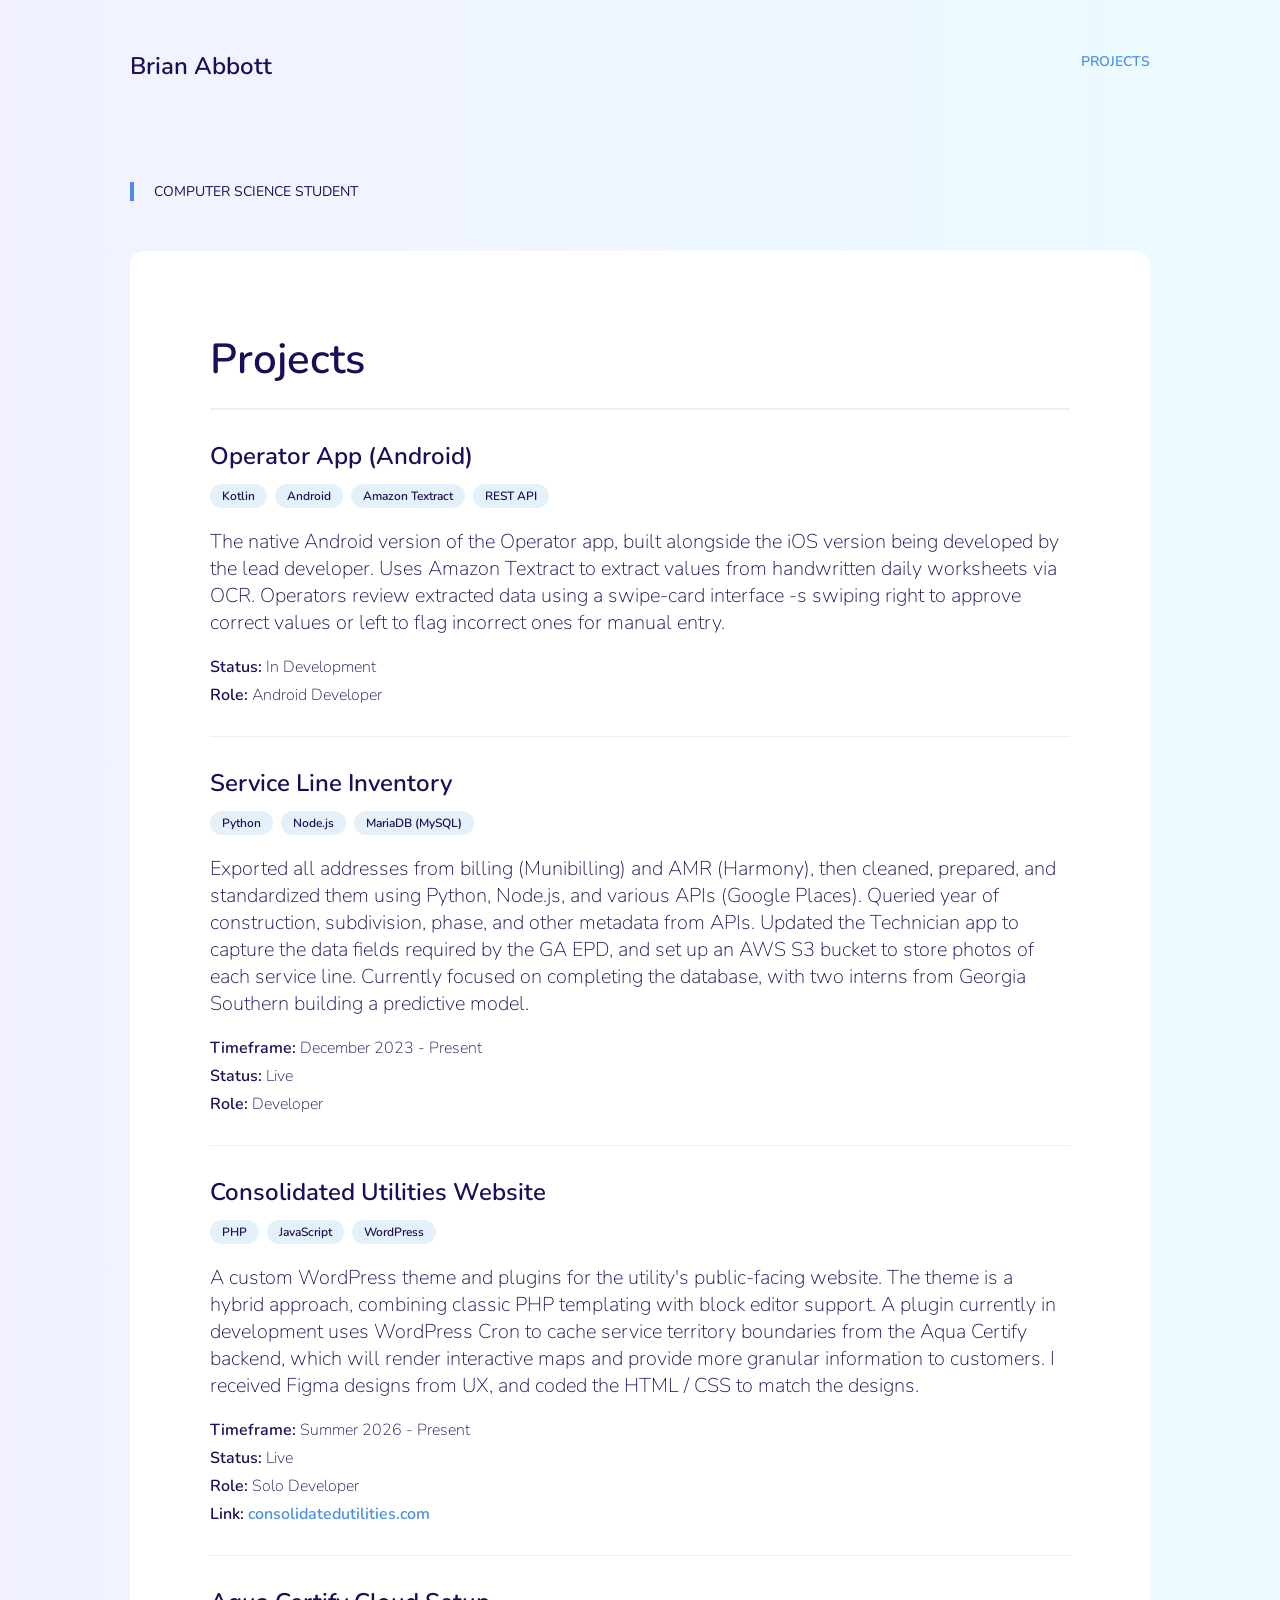
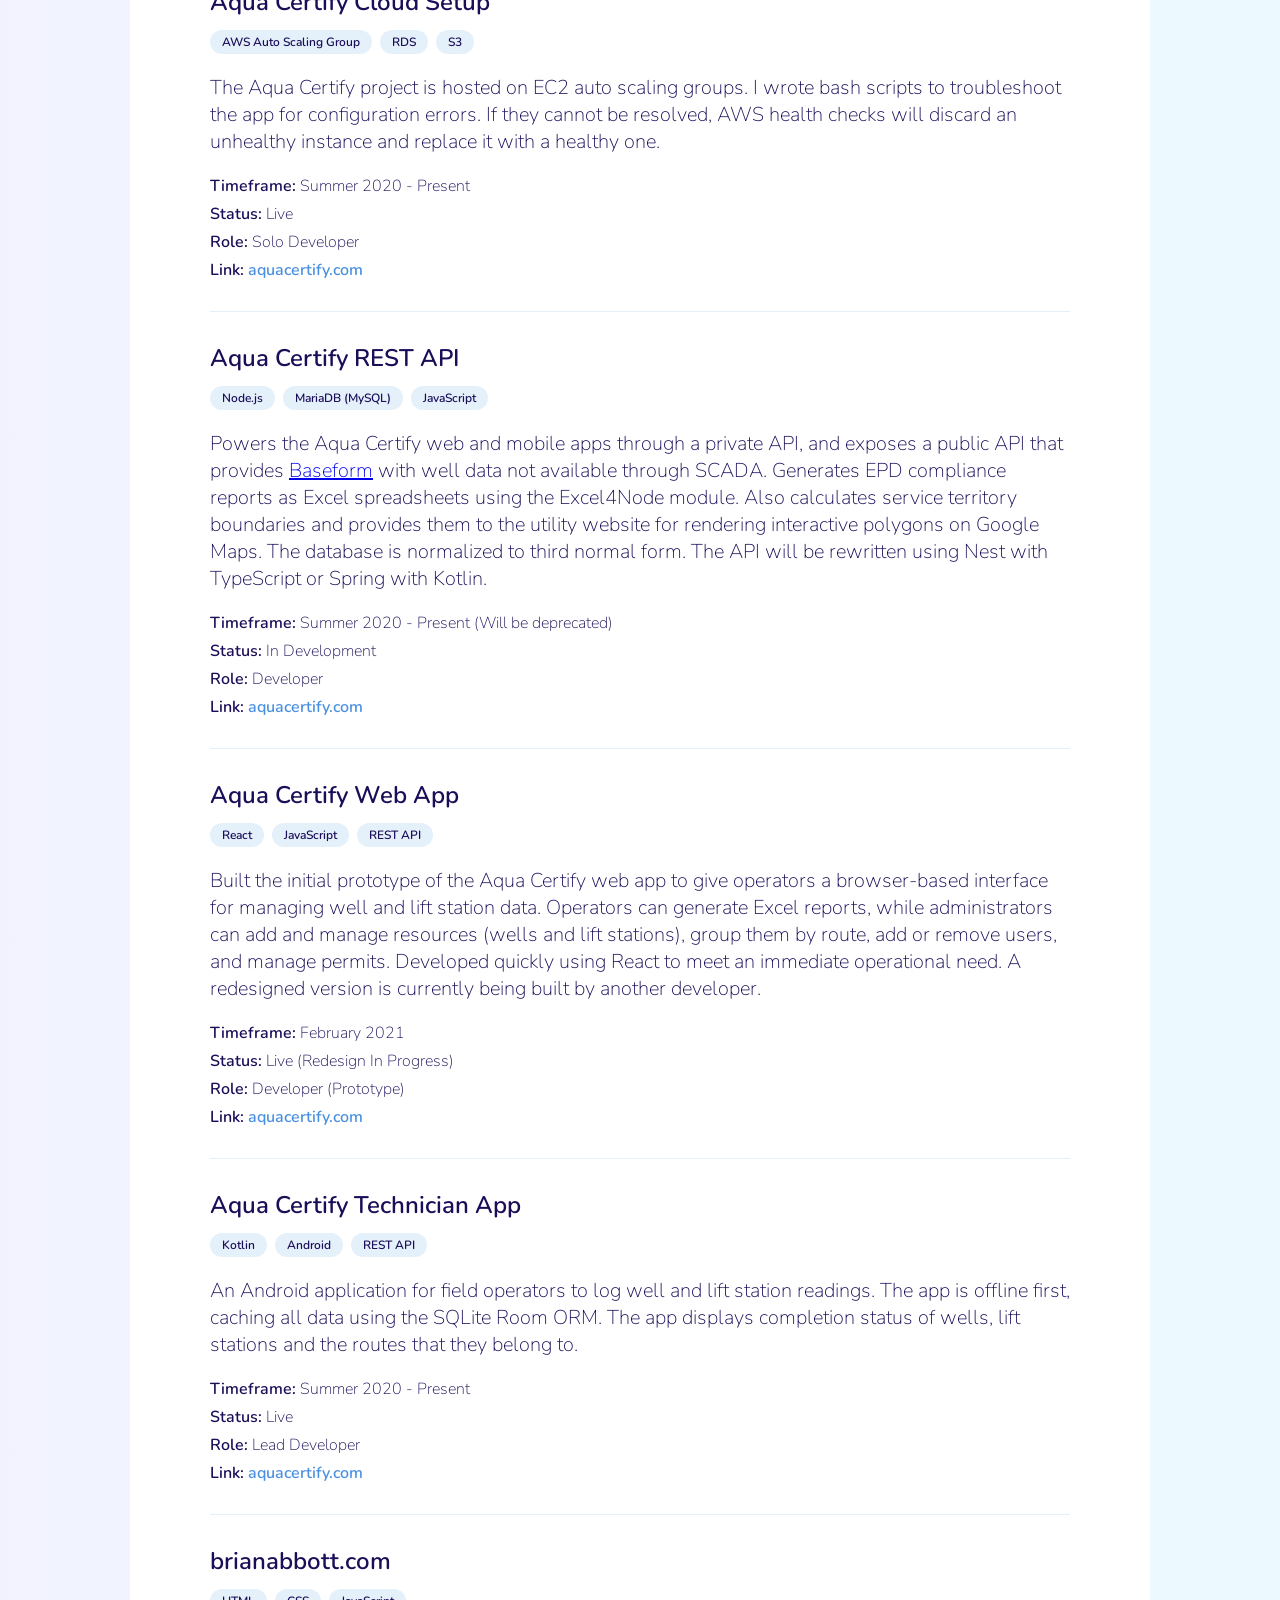
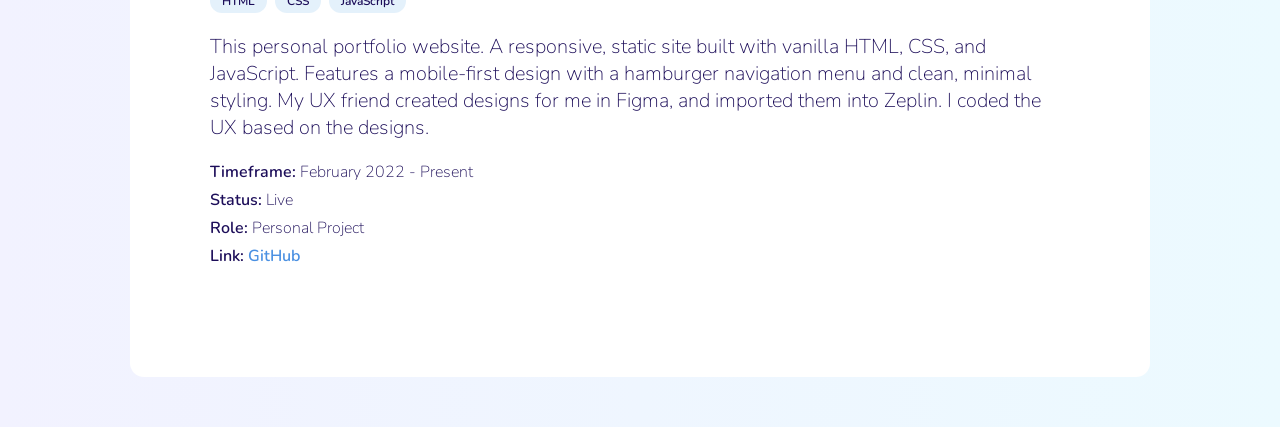
==== commit ed3e923b: "replaced old description with one that is more accurate" ====
--- a/projects.html
+++ b/projects.html
@@ -1,6 +1,13 @@
 <!doctype html>
 <html lang="en-us">
 <head>
+  <!-- Google Tag Manager -->
+  <script>(function(w,d,s,l,i){w[l]=w[l]||[];w[l].push({'gtm.start':
+      new Date().getTime(),event:'gtm.js'});var f=d.getElementsByTagName(s)[0],
+    j=d.createElement(s),dl=l!='dataLayer'?'&l='+l:'';j.async=true;j.src=
+    'https://www.googletagmanager.com/gtm.js?id='+i+dl;f.parentNode.insertBefore(j,f);
+  })(window,document,'script','dataLayer','GTM-NLCJ5N52');</script>
+  <!-- End Google Tag Manager -->
   <meta charset="utf-8">
   <meta name="description" content="Projects by Brian Abbott. Software developer in Savannah, GA.">
   <meta name="viewport" content="width=device-width, initial-scale=1.0">
@@ -12,6 +19,10 @@
   <link rel="stylesheet" href="css/styles.css">
 </head>
 <body>
+  <!-- Google Tag Manager (noscript) -->
+  <noscript><iframe src="https://www.googletagmanager.com/ns.html?id=GTM-NLCJ5N52"
+                  height="0" width="0" style="display:none;visibility:hidden"></iframe></noscript>
+  <!-- End Google Tag Manager (noscript) -->
   <header>
     <nav class="navigation">
       <a class="nav-home-link" href="index.html">Brian Abbott</a>
@@ -56,13 +67,14 @@
         <span class="project-tag">MariaDB (MySQL)</span>
       </span>
       <p class="project-description">
-        A compliance tool for the EPA's Lead and Copper Rule Revisions. Exports service line data from
-        Munibilling and Harmony MDM into the Aqua Certify database, then cleans, standardizes, and enriches
-        it using various APIs. Pulls data such as year of construction and subdivision to eliminate non-lead
-        lines. Currently being extended to allow field technicians to enter service line materials and upload
-        photos via the Technician app (stored to AWS S3).
-      </p>
-      <ul class="project-details">
+        Exported all addresses from billing (Munibilling) and AMR (Harmony), then cleaned, prepared, and standardized
+        them using Python, Node.js, and various APIs (Google Places). Queried year of construction, subdivision, phase,
+        and other metadata from APIs. Updated the Technician app to capture the data fields required by the GA EPD, and
+        set up an AWS S3 bucket to store photos of each service line. Currently focused on completing the database, with
+        two interns from Georgia Southern building a predictive model.
+      </p>
+      <ul class="project-details">
+        <li><strong>Timeframe:</strong> December 2023 - Present</li>
         <li><strong>Status:</strong> Live</li>
         <li><strong>Role:</strong> Developer</li>
       </ul>
